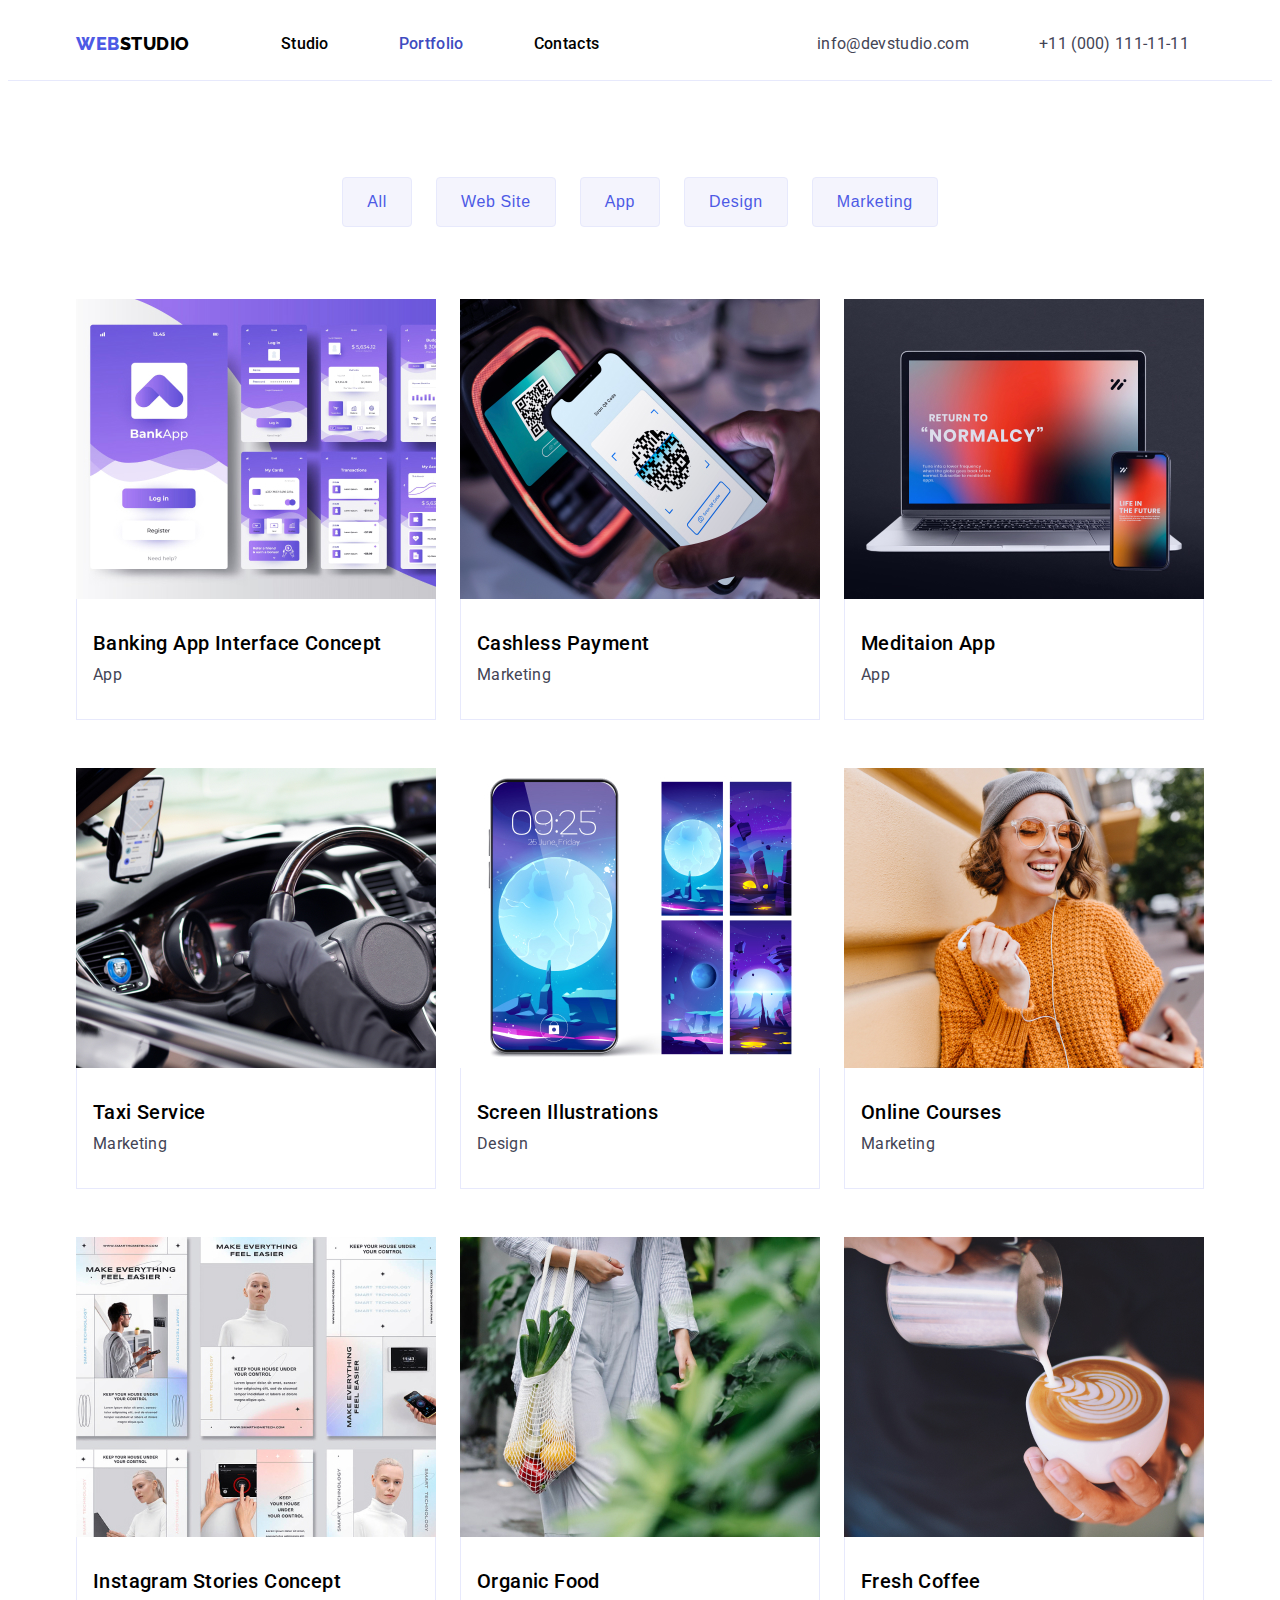
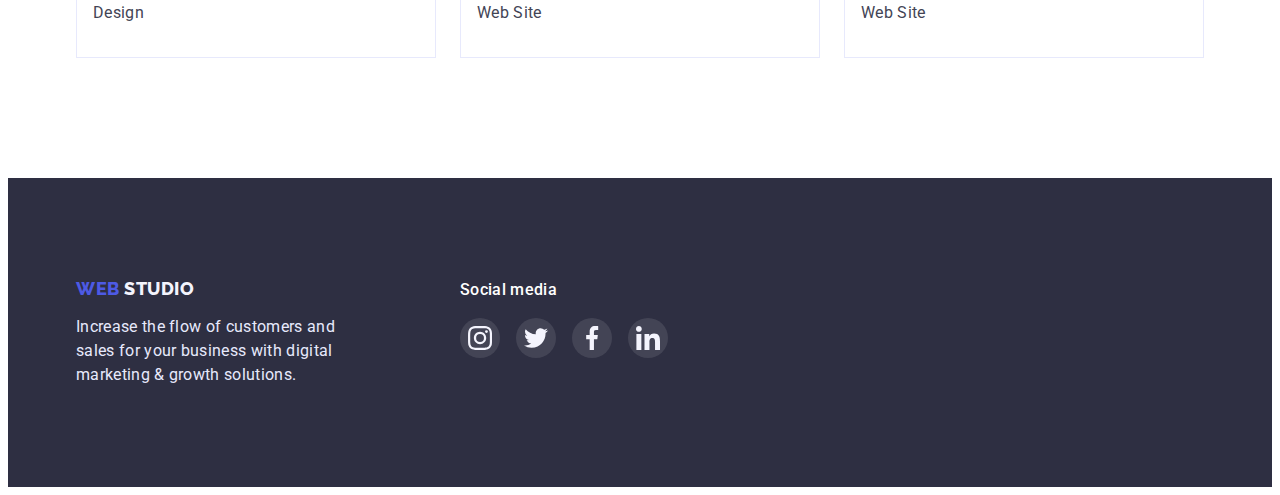
==== portfolio.html @ 74ef8266 "Initial commit" ====
<!DOCTYPE html>
<html lang="en">
  <head>
    <meta charset="UTF-8" />
    <meta http-equiv="X-UA-Compatible" content="IE=edge" />
    <meta name="viewport" content="width=device-width, initial-scale=1.0" />

    <link rel="preconnect" href="https://fonts.googleapis.com" />
    <link rel="preconnect" href="https://fonts.gstatic.com" crossorigin />
    <link
      href="https://fonts.googleapis.com/css2?family=Raleway:wght@800&family=Roboto:wght@400;500;700;900&display=swap"
      rel="stylesheet"
    />

    <link
      rel="stylesheet"
      href="https://cdnjs.cloudflare.com/ajax/libs/modern-normalize/1.1.0/modern-normalize.min.css"
      integrity="sha512-wpPYUAdjBVSE4KJnH1VR1HeZfpl1ub8YT/NKx4PuQ5NmX2tKuGu6U/JRp5y+Y8XG2tV+wKQpNHVUX03MfMFn9Q=="
      crossorigin="anonymous"
      referrerpolicy="no-referrer"
    />

    <link rel="stylesheet" href="css/style.css" />

    <title>Portfolio</title>
  </head>
  <body>
    <header class="header">
      <div class="conteiner header-conteiner">
        <nav class="header-navig">
          <!--logo-->
          <a class="header-logo link" href="./index.html">
            <span class="logo-web">Web</span>Studio</a
          >
          <!--navigazia-->
          <ul class="header-list list">
            <li class="header-item">
              <a class="header-link link" href="./index.html">Studio</a>
            </li>
            <li class="header-item">
              <a class="header-link link current" href="./portfolio.html"
                >Portfolio</a
              >
            </li>
            <li class="header-item">
              <a class="header-link link" href="">Contacts</a>
            </li>
          </ul>
        </nav>
        <!--Contacts-->
        <address class="addres">
          <ul class="addres-list list">
            <li class="addres-item">
              <a class="addres-email link" href="mailto:info@devstudio.com"
                >info@devstudio.com</a
              >
            </li>
            <li class="addres-item">
              <a class="addres-number link" href="tel:+110001111111"
                >+11 (000) 111-11-11</a
              >
            </li>
          </ul>
        </address>
      </div>
    </header>

    <main>
      <!--filtri-->
      <section class="job-section">
        <div class="conteiner job-conteiner">
          <h1 class="visually-hidden">filtri skritij</h1>
          <ul class="job-list list">
            <li class="job-item">
              <button class="job-btn" type="button">All</button>
            </li>
            <li class="job-item">
              <button class="job-btn" type="button">Web Site</button>
            </li>
            <li class="job-item">
              <button class="job-btn" type="button">App</button>
            </li>
            <li class="job-item">
              <button class="job-btn" type="button">Design</button>
            </li>
            <li class="job-item">
              <button class="job-btn" type="button">Marketing</button>
            </li>
          </ul>
          <!--primeri rabot-->
          <ul class="portfolio-list list">
            <li class="portfolio-item">
              <div class="portfolio-box">
                <img
                  class="portfolio-pictures"
                  src="images/imgp1.jpg"
                  alt="foto"
                  width="360"
                />
                <div class="portfolio-pictures-title">
                  <h2 class="portfolio-title">Banking App Interface Concept</h2>
                  <p class="portfolio-text">App</p>
                </div>
              </div>
            </li>
            <li class="portfolio-item">
              <div class="portfolio-box">
                <img
                  class="portfolio-pictures"
                  src="images/imgp2.jpg"
                  alt="foto"
                  width="360"
                />
                <div class="portfolio-pictures-title">
                  <h2 class="portfolio-title">Cashless Payment</h2>
                  <p class="portfolio-text">Marketing</p>
                </div>
              </div>
            </li>
            <li class="portfolio-item">
              <div class="portfolio-box">
                <img
                  class="portfolio-pictures"
                  src="images/imgp3.jpg"
                  alt="foto"
                  width="360"
                />
                <div class="portfolio-pictures-title">
                  <h2 class="portfolio-title">Meditaion App</h2>
                  <p class="portfolio-text">App</p>
                </div>
              </div>
            </li>
            <li class="portfolio-item">
              <div class="portfolio-box">
                <img
                  class="portfolio-pictures"
                  src="images/imgp4.jpg"
                  alt="foto"
                  width="360"
                />
                <div class="portfolio-pictures-title">
                  <h2 class="portfolio-title">Taxi Service</h2>
                  <p class="portfolio-text">Marketing</p>
                </div>
              </div>
            </li>
            <li class="portfolio-item">
              <div class="portfolio-box">
                <img
                  class="portfolio-pictures"
                  src="images/imgp5.jpg"
                  alt="foto"
                  width="360"
                />
                <div class="portfolio-pictures-title">
                  <h2 class="portfolio-title">Screen Illustrations</h2>
                  <p class="portfolio-text">Design</p>
                </div>
              </div>
            </li>
            <li class="portfolio-item">
              <div class="portfolio-box">
                <img
                  class="portfolio-pictures"
                  src="images/imgp6.jpg"
                  alt="foto"
                  width="360"
                />
                <div class="portfolio-pictures-title">
                  <h2 class="portfolio-title">Online Courses</h2>
                  <p class="portfolio-text">Marketing</p>
                </div>
              </div>
            </li>
            <li class="portfolio-item">
              <div class="portfolio-box">
                <img
                  class="portfolio-pictures"
                  src="images/imgp7.jpg"
                  alt="foto"
                  width="360"
                />
                <div class="portfolio-pictures-title">
                  <h2 class="portfolio-title">Instagram Stories Concept</h2>
                  <p class="portfolio-text">Design</p>
                </div>
              </div>
            </li>
            <li class="portfolio-item">
              <div class="portfolio-box">
                <img
                  class="portfolio-pictures"
                  src="images/imgp8.jpg"
                  alt="foto"
                  width="360"
                />
                <div class="portfolio-pictures-title">
                  <h2 class="portfolio-title">Organic Food</h2>
                  <p class="portfolio-text">Web Site</p>
                </div>
              </div>
            </li>
            <li class="portfolio-item">
              <div class="portfolio-box">
                <img
                  class="portfolio-pictures"
                  src="images/imgp9.jpg"
                  alt="foto"
                  width="360"
                />
                <div class="portfolio-pictures-title">
                  <h2 class="portfolio-title">Fresh Coffee</h2>
                  <p class="portfolio-text">Web Site</p>
                </div>
              </div>
            </li>
          </ul>
        </div>
      </section>
    </main>
    <!--footer-->
    <footer class="foter">
      <div class="conteiner foter-conteiner">
        <div class="foter-box">
          <a class="foter-logo link" href="./index.html">
            <span class="logo-web-foter">Web</span> Studio</a
          >
          <p class="foter-text">
            Increase the flow of customers and sales for your business with
            digital marketing & growth solutions.
          </p>
        </div>
        <div>
          <p class="foter-soc-text">Social media</p>
          <ul class="foter-soc-list list">
            <li class="foter-soc-item">
              <a class="foter-soc-link link" href>
                <svg class="foter-soc-icon" width="24" height="24">
                  <use href="./images/symbol-defs.svg#icon-instagram-2-1"></use>
                </svg>
              </a>
            </li>
            <li class="foter-soc-item">
              <a class="foter-soc-link link" href>
                <svg class="foter-soc-icon" width="24" height="24">
                  <use href="./images/symbol-defs.svg#icon-twitter-1-1"></use>
                </svg>
              </a>
            </li>
            <li class="foter-soc-item">
              <a class="foter-soc-link link" href>
                <svg class="foter-soc-icon" width="24" height="24">
                  <use href="./images/symbol-defs.svg#icon-facebook-1-1"></use>
                </svg>
              </a>
            </li>
            <li class="foter-soc-item">
              <a class="foter-soc-link link" href>
                <svg class="foter-soc-icon" width="24" height="24">
                  <use href="./images/symbol-defs.svg#icon-linkedin-1-1"></use>
                </svg>
              </a>
            </li>
          </ul>
        </div>
      </div>
    </footer>
  </body>
</html>
---- css/style.css ----
body {
  font-family: "Roboto", sans-serif;
  background-color: #ffffff;
}
ul {
  margin: 0;
  padding-left: 0;
}
img {
  display: block;
  width: 100%;
  height: auto;
  
}
*,
::after,
::before {
    box-sizing: border-box;
}
p,
h1,
h2,
h3,
h4,
h5,
h6 {
  margin: 0;
}
.root {
  --navy-blue: #2e2f42;
  --color-iris: #4D5AE5;
}
.link {
  text-decoration: none;
}
.list {
  list-style: none;
  padding: 0;
}

.conteiner {
  width: 100%;
  max-width: 1158px;
  padding: 0 15px;
  margin: 0 auto;
  /* outline: 1px solid red; */
}



.header {
  border-bottom: 1px solid #e7e9fc;
  background: #ffffff;
}

.header-conteiner {
  display: flex;
  text-align: center;

}

.header-navig {
  display: flex;
  align-items: center;
}

.header-logo {
  display: block;
  padding: 24px 0;
  margin-right: 76px;
  font-family: "Raleway", sans-serif;
  font-weight: 800;
  font-size: 18px;
  line-height: 1.33;
  align-items: center;
  letter-spacing: 0.03em;
  text-transform: uppercase;
  color: var(--navy-blue);
}
.logo-web {
  font-family: "Raleway", sans-serif;
  font-weight: 800;
  font-size: 18px;
  line-height: 1.33;
  letter-spacing: 0.03em;
  color: #4d5ae5;
}
.header-list {
  display: flex;
}
.header-link:hover,
.header-link:focus,
.header-link.current {
  color: #404bbf;
}
.header-link {
  padding: 15px 15px;
  font-weight: 500;
  font-size: 16px;
  line-height: 1.5;
  letter-spacing: 0.02em;
  color: var(--navy-blue);
}
.addres {
  display: flex;
  margin-left: auto;
}

.addres-email:hover,
.addres-email:focus,
.addres-email.current {
  color: #404bbf;
}
.addres-email,
.addres-number {
  padding: 15px 15px;
  font-style: normal;
  font-size: 16px;
  line-height: 1.5;
  letter-spacing: 0.02em;
  color: #434455;
}
.addres-number:hover,
.addres-number:focus,
.addres-number.current {
  color: #404bbf;
}
.addres-list {
  align-items: center;
  display: flex;
}
.addres-list,
.header-list {
  display: flex;
  gap: 40px;
}

.hero-section {
  background-image: linear-gradient(
    rgba(46, 47, 66, 0.7),
    rgba(17, 18, 46, 0.7) 100%
  ),
  url(../images/heroimage.jpg);
background-repeat: no-repeat;
background-position: center;
background-size: cover;
  padding-top: 188px;
  padding-bottom: 188px;
  background-color: #2e2f42;;
}
.hero-container {
  display: flex;
  flex-direction: column;
  align-items: center;
  padding: 188px 317px;
}
.hero-title {
  max-width: 496px;
  margin-right: auto;
  margin-left: auto;
  margin-bottom: 48px;
  font-size: 56px;
  line-height: 1.07;
  letter-spacing: 0.02em;
  text-align: center;
  color: #ffffff;
}
.hero-btn:hover,
.header-btn:focus,
.header-btn.current {
  background: #404bbf;
}
.hero-btn {
  padding: 16px 32px;
  display: block;
  margin: 0 auto;
  font-weight: 500;
  font-size: 16px;
  line-height: 1.5;
  align-items: center;
  letter-spacing: 0.04em;
  box-shadow: 0px 4px 4px rgb(0 0 0 / 15%);
  border-radius: 4px;
  border-style: none;
  color: #ffffff;
  background: #4d5ae5;
  cursor: pointer;
}
.about-section {
  padding-top: 120px;
  padding-bottom: 120px;
}
.visually-hidden {
  position: absolute;
  white-space: nowrap;
  width: 1px;
  height: 1px;
  overflow: hidden;
  border: 0;
  padding: 0;
  clip: rect(0 0 0 0);
  clip-path: inset(50%);
  margin: -1px;
}
.about-list {
  display: flex;
  gap: 24px;
}
.about-soc {
  background: #F4F4FD;;
  border-radius: 4px;
  display: flex;
  align-items: center;
  justify-content: center;
  margin-bottom: 8px;
  padding: 24px 0;
}
.about-icon {
  background-position: center;
  background-repeat: no-repeat;
  border-left: 100px;
  border-top: 24px;
}
.about-subtitle {
    margin-bottom: 8px;
    width: 264px;
  font-weight: 500;
  line-height: 1.2;
  letter-spacing: 0.02em;
  color: var(--navy-blue);
}
.about-text {
  font-size: 16px;
  line-height: 1.5;
  letter-spacing: 0.02em;
  width: 264px;
  color: #434455;
}

.personal-section {
  padding-top: 120px;
  padding-bottom: 120px;
  background: #f4f4fd;
}
.personal-title {
    font-size: 36px;
    line-height: 1.11;
    letter-spacing: 0.02em;
    text-align: center;
    margin-bottom: 72px;
    text-transform: capitalize;
    color: var(--navy-blue);
  
}
.personal-list {
  justify-content: center;
  display: flex;
  gap: 24px;
}
.personal-pictures-subtitle {
  background: #ffffff;
  box-shadow: 0px 1px 6px rgba(46, 47, 66, 0.08), 0px 1px 1px rgba(46, 47, 66, 0.16), 0px 2px 1px rgba(46, 47, 66, 0.08);
border-radius: 0px 0px 4px 4px;

  
  

 
}
.personal-subtitle {
  margin-bottom: 8px;
  padding-top: 32px;
  text-align: center;
  font-weight: 500;
  font-size: 20px;
  line-height: 1.2;
  letter-spacing: 0.02em;
  color: var(--navy-blue);
}
.personal-text {
  padding-bottom: 8px;
  text-align: center;
 
  font-size: 16px;
  line-height: 1.5;
  letter-spacing: 0.02em;
  color: #434455;
}
.personal-soc-list {
padding-bottom: 32px;
display: flex;
flex-direction: row;
justify-content: center;
align-items: center;
gap: 24px; 
}

.personal-soc-item {
  width: 40px;
  height: 40px;
  border-radius: 50%;
  background-color: #4D5AE5;;
}
.personal-soc-link {
  
  width: 100%;
  height: 100%;
  display: flex;
  align-items: center;
  justify-content: center;
}
.personal-soc-link:hover,
.personal-soc-link:focus{
  border-radius: 50%;
  background-color: #404BBF;
}
.personal-soc-icon {
  fill: #F4F4FD;
}
.customer {
  padding-top: 130px;
  padding-bottom: 120px;
}
.conteiner {
}
.customer-title {
  margin-bottom: 72px;
    font-weight: 700;
    font-size: 36px;
    line-height: 1.11;
    text-align: center;
    letter-spacing: 0.02em;
    color: #2E2F42;
}
.customer-list {
  display: flex;
  justify-content: space-between;
  align-items: center;
  gap: 24px;
}
.customer-item {
  width: 168px;
  height: 88px;
  display: flex;
  border: 1px solid #8E8F99;
  border-radius: 4px;
}
.customer-link {
  display: flex;
    justify-content: center;
    align-items: center;
    width: 100%;
    height: 100%;
    color: #8E8F99;
    border-color: 1px solid #8E8F99;
   
   
}
.customer-icon{
  fill: currentColor;
}

.customer-item:hover,
.customer-item:focus {
    fill: #404BBF;;
    border-color: #404BBF;;
}

.customer-link:hover .customer-icon,
.customer-link:focus .customer-icon {
    fill: #404BBF;;
}

.foter {
  padding-top: 100px;
  padding-bottom: 100px;
  background: #2e2f42;
}

.foter-conteiner {
  display: flex;

    
}
.foter-box {
  margin-right: 120px;
  
}



.foter-logo {
 
  
  font-family: "Raleway", sans-serif;
  font-style: normal;
  font-weight: 800;
  font-size: 18px;
  line-height: 1.17;
  align-items: center;
  letter-spacing: 0.03em;
  text-transform: uppercase;
  color: #f4f4fd;
}
.foter-text {
margin-top: 16px;
  width: 264px;
  font-size: 16px;
  line-height: 1.5;
  letter-spacing: 0.02em;
  color: #e7e9fc;
}
.foter-soc {
  display: flex;
  align-items: center;
  
  }
.foter-soc-list {
  flex-direction: row;
  align-items: flex-start;
  display: flex;        
  gap: 16px;
}
.list {
}
.foter-soc-text {
  margin-bottom: 16px;
  font-family: 'Roboto';
  font-weight: 500;
  font-size: 16px;
  line-height: 1.5;
  letter-spacing: 0.02em;
color: #FFFFFF;
}
.foter-soc-item {
  width: 40px;
  height: 40px;
  
}
.foter-soc-link {
  width: 100%;
  height: 100%;
  justify-content: center;
  align-items: center;
  border-radius: 50%;
  display: flex;
 
  background: rgba(255, 255, 255, 0.1);
}
.foter-soc-link:hover,
.foter-soc-link:focus{
    border-radius: 50%;
    background-color: #31D0AA;
}
.foter-soc-icon {
  fill: #F4F4FD;
}

.link {
}
.job-btn:hover,
.job-btn:focus,
.job-btn.current {
  background: #404bbf;
  color: #ffffff;
  box-shadow: 0px 3px 1px rgba(0, 0, 0, 0.1), 0px 2px 1px rgba(0, 0, 0, 0.08),
    0px 2px 2px rgba(0, 0, 0, 0.12);
}
.job-section {
  padding-TOP:96px;
  padding-bottom: 120px;
}

.job-list {
  background-color: #ffffff;
  margin-bottom: 72px;
  display: flex;
  justify-content: center;
  gap: 24px;
}
.job-btn {
  border: 1px solid #e7e9fc;
  padding: 12px 24px;
  border-radius: 4px;
  font-weight: 500;
  font-size: 16px;
  line-height: 1.5;
  letter-spacing: 0.04em;
  background: #f4f4fd;
  color: #4d5ae5;
  cursor: pointer;
}
.work-section { 
  padding-bottom: 120px;
  padding-top: 120px;
}
.work-title {
    font-size: 36px;
    line-height: 1.11;
    letter-spacing: 0.02em;
    text-align: center;
    margin-bottom: 72px;
    text-transform: capitalize;
    color: var(--navy-blue);
  }
  .work-list { 
    display: flex;
    gap: 24px;
    background: #ffffff;
  }
  .portfolio-title { 
    margin-bottom: 8px;
    font-size: 20px;
    font-weight: 500;
    line-height: 1.2;
    letter-spacing: 0.02em;
    color: var(--navy-blue);
  }
  .portfolio-text {

  
    font-size: 16px;
    line-height: 1.5;
    letter-spacing: 0.02em;
    color: #434455;
  }
  .work-text {
    padding-left: 16px;
    padding-bottom: 32px;
  
    font-size: 16px;
    line-height: 1.5;
    letter-spacing: 0.02em;
    color: #434455;
  }
  .portfolio-list { 
    display: flex;
    background: #ffffff;
    gap: 24px;
    flex-wrap: wrap;
    row-gap: 48px;
   
  }
  .portfolio-item { 
    flex-basis: calc((100% - 48px) / 3);
    background: #ffffff;
  }
  .portfolio-box {
    display: block;
    cursor: pointer;
  }
  .portfolio-box:hover,
  .portfolio-box:focus
{
    background: linear-gradient(0deg, rgba(77, 90, 229, 0.1), rgba(77, 90, 229, 0.1));
    background-blend-mode: soft-light, normal;
    mix-blend-mode: normal;
}
.portfolio-pictures-title { 
  box-sizing: border-box;
  padding: 32px 0 32px 16px;
  border-left: 1px solid#e7e9fc;
  border-right: 1px solid #e7e9fc;
  border-bottom: 1px solid #e7e9fc;
}

.work-text {
  padding-left: 16px;
  padding-bottom: 32px;

  font-size: 16px;
  line-height: 1.5;
  letter-spacing: 0.02em;
  color: #434455;
}
.logo-web-foter {
  line-height: 1.17;
  color: #4d5ae5;
}
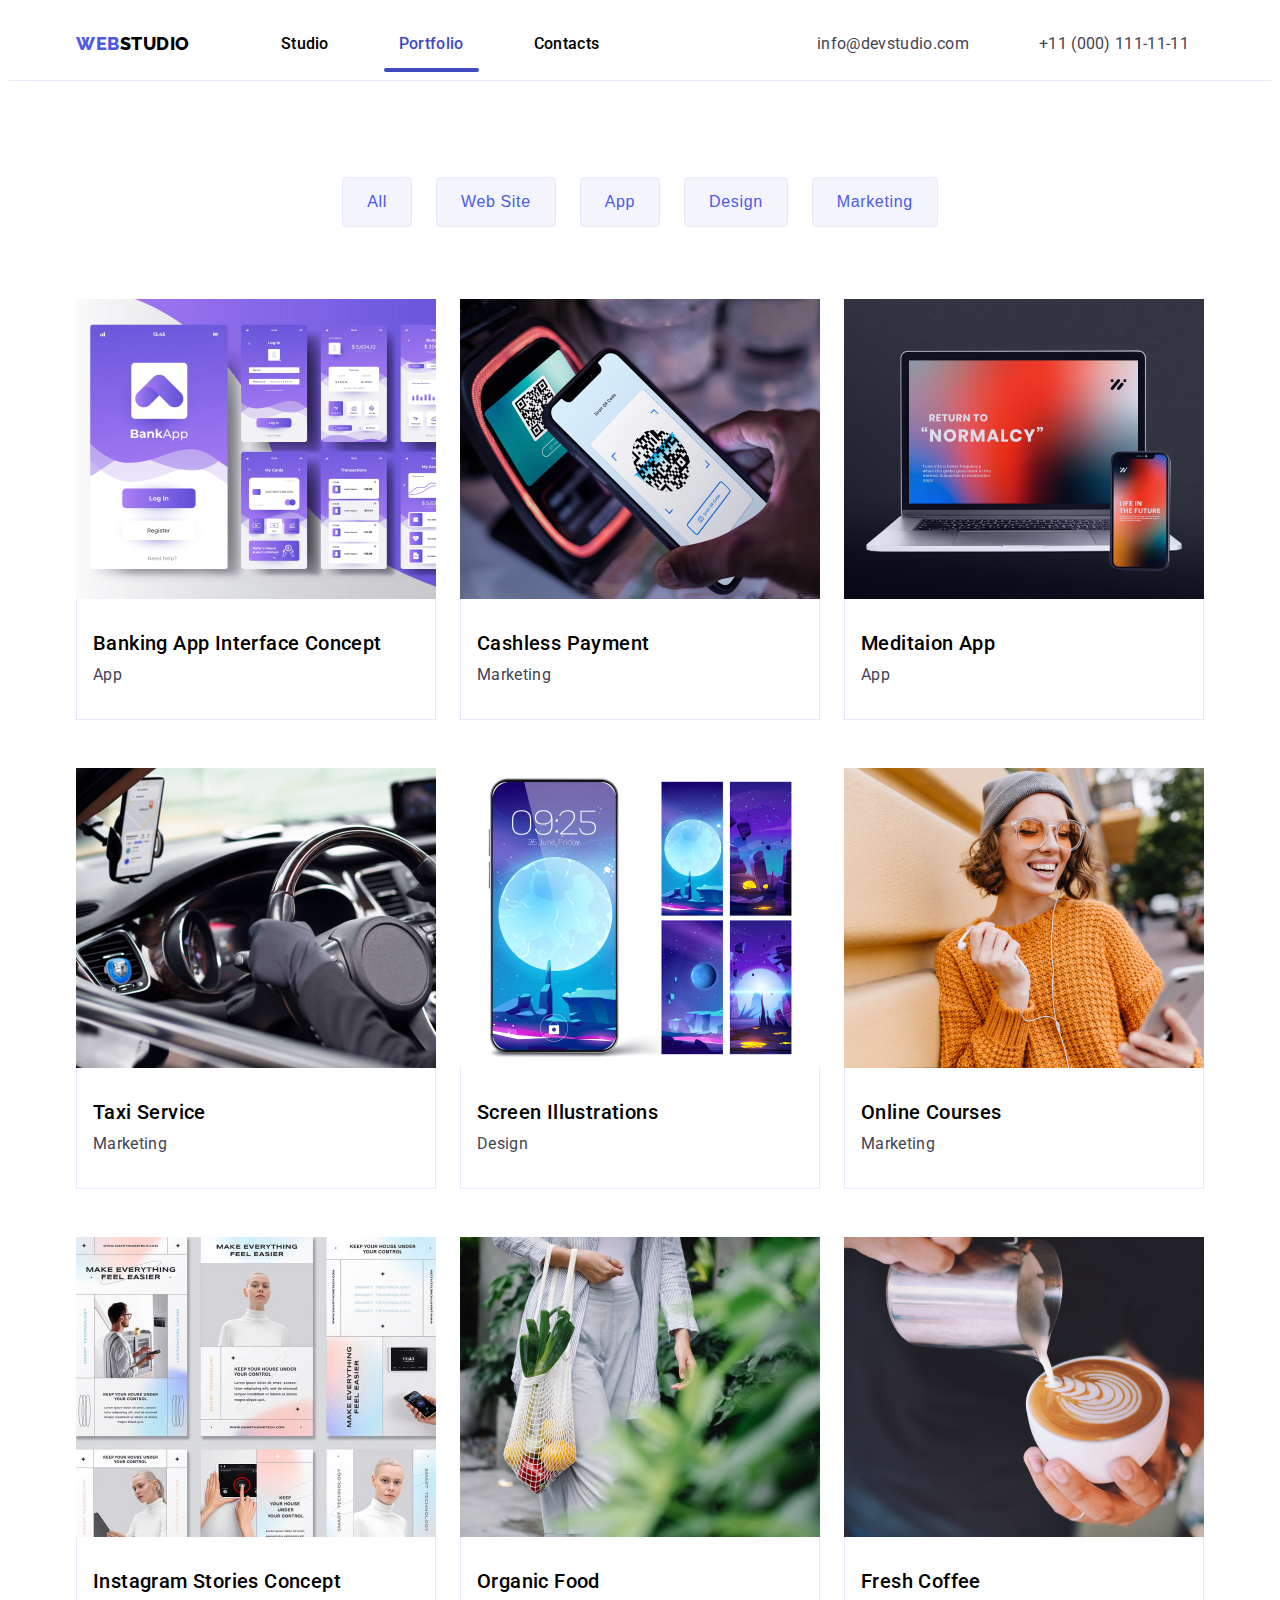
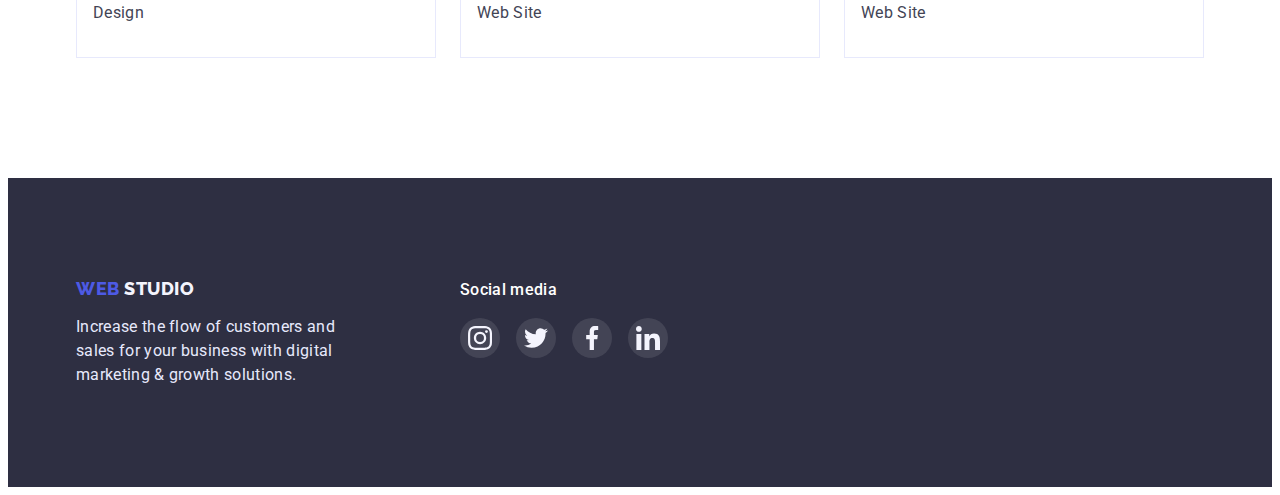
==== commit 9d25e6df: "Update portfolio.html" ====
--- a/portfolio.html
+++ b/portfolio.html
@@ -91,128 +91,192 @@
           <ul class="portfolio-list list">
             <li class="portfolio-item">
               <div class="portfolio-box">
+                <div class="portfolio-hid">
+                  <p>
+                    14 Stylish and User-Friendly App Design Concepts · Task
+                    Manager App · Calorie Tracker App · Exotic Fruit Ecommerce
+                    App · Cloud Storage App
+                  </p>
+                </div>
                 <img
                   class="portfolio-pictures"
                   src="images/imgp1.jpg"
                   alt="foto"
                   width="360"
                 />
-                <div class="portfolio-pictures-title">
-                  <h2 class="portfolio-title">Banking App Interface Concept</h2>
-                  <p class="portfolio-text">App</p>
-                </div>
-              </div>
-            </li>
-            <li class="portfolio-item">
-              <div class="portfolio-box">
+              </div>
+
+              <div class="portfolio-pictures-title">
+                <h2 class="portfolio-title">Banking App Interface Concept</h2>
+                <p class="portfolio-text">App</p>
+              </div>
+            </li>
+            <li class="portfolio-item">
+              <div class="portfolio-box">
+                <div class="portfolio-hid">
+                  <p>
+                    14 Stylish and User-Friendly App Design Concepts · Task
+                    Manager App · Calorie Tracker App · Exotic Fruit Ecommerce
+                    App · Cloud Storage App
+                  </p>
+                </div>
                 <img
                   class="portfolio-pictures"
                   src="images/imgp2.jpg"
                   alt="foto"
                   width="360"
                 />
-                <div class="portfolio-pictures-title">
-                  <h2 class="portfolio-title">Cashless Payment</h2>
-                  <p class="portfolio-text">Marketing</p>
-                </div>
-              </div>
-            </li>
-            <li class="portfolio-item">
-              <div class="portfolio-box">
+              </div>
+              <div class="portfolio-pictures-title">
+                <h2 class="portfolio-title">Cashless Payment</h2>
+                <p class="portfolio-text">Marketing</p>
+              </div>
+            </li>
+            <li class="portfolio-item">
+              <div class="portfolio-box">
+                <div class="portfolio-hid">
+                  <p>
+                    14 Stylish and User-Friendly App Design Concepts · Task
+                    Manager App · Calorie Tracker App · Exotic Fruit Ecommerce
+                    App · Cloud Storage App
+                  </p>
+                </div>
                 <img
                   class="portfolio-pictures"
                   src="images/imgp3.jpg"
                   alt="foto"
                   width="360"
                 />
-                <div class="portfolio-pictures-title">
-                  <h2 class="portfolio-title">Meditaion App</h2>
-                  <p class="portfolio-text">App</p>
-                </div>
-              </div>
-            </li>
-            <li class="portfolio-item">
-              <div class="portfolio-box">
+              </div>
+              <div class="portfolio-pictures-title">
+                <h2 class="portfolio-title">Meditaion App</h2>
+                <p class="portfolio-text">App</p>
+              </div>
+            </li>
+            <li class="portfolio-item">
+              <div class="portfolio-box">
+                <div class="portfolio-hid">
+                  <p>
+                    14 Stylish and User-Friendly App Design Concepts · Task
+                    Manager App · Calorie Tracker App · Exotic Fruit Ecommerce
+                    App · Cloud Storage App
+                  </p>
+                </div>
                 <img
                   class="portfolio-pictures"
                   src="images/imgp4.jpg"
                   alt="foto"
                   width="360"
                 />
-                <div class="portfolio-pictures-title">
-                  <h2 class="portfolio-title">Taxi Service</h2>
-                  <p class="portfolio-text">Marketing</p>
-                </div>
-              </div>
-            </li>
-            <li class="portfolio-item">
-              <div class="portfolio-box">
+              </div>
+              <div class="portfolio-pictures-title">
+                <h2 class="portfolio-title">Taxi Service</h2>
+                <p class="portfolio-text">Marketing</p>
+              </div>
+            </li>
+            <li class="portfolio-item">
+              <div class="portfolio-box">
+                <div class="portfolio-hid">
+                  <p>
+                    14 Stylish and User-Friendly App Design Concepts · Task
+                    Manager App · Calorie Tracker App · Exotic Fruit Ecommerce
+                    App · Cloud Storage App
+                  </p>
+                </div>
                 <img
                   class="portfolio-pictures"
                   src="images/imgp5.jpg"
                   alt="foto"
                   width="360"
                 />
-                <div class="portfolio-pictures-title">
-                  <h2 class="portfolio-title">Screen Illustrations</h2>
-                  <p class="portfolio-text">Design</p>
-                </div>
-              </div>
-            </li>
-            <li class="portfolio-item">
-              <div class="portfolio-box">
+              </div>
+              <div class="portfolio-pictures-title">
+                <h2 class="portfolio-title">Screen Illustrations</h2>
+                <p class="portfolio-text">Design</p>
+              </div>
+            </li>
+            <li class="portfolio-item">
+              <div class="portfolio-box">
+                <div class="portfolio-hid">
+                  <p>
+                    14 Stylish and User-Friendly App Design Concepts · Task
+                    Manager App · Calorie Tracker App · Exotic Fruit Ecommerce
+                    App · Cloud Storage App
+                  </p>
+                </div>
                 <img
                   class="portfolio-pictures"
                   src="images/imgp6.jpg"
                   alt="foto"
                   width="360"
                 />
-                <div class="portfolio-pictures-title">
-                  <h2 class="portfolio-title">Online Courses</h2>
-                  <p class="portfolio-text">Marketing</p>
-                </div>
-              </div>
-            </li>
-            <li class="portfolio-item">
-              <div class="portfolio-box">
+              </div>
+              <div class="portfolio-pictures-title">
+                <h2 class="portfolio-title">Online Courses</h2>
+                <p class="portfolio-text">Marketing</p>
+              </div>
+            </li>
+            <li class="portfolio-item">
+              <div class="portfolio-box">
+                <div class="portfolio-hid">
+                  <p>
+                    14 Stylish and User-Friendly App Design Concepts · Task
+                    Manager App · Calorie Tracker App · Exotic Fruit Ecommerce
+                    App · Cloud Storage App
+                  </p>
+                </div>
                 <img
                   class="portfolio-pictures"
                   src="images/imgp7.jpg"
                   alt="foto"
                   width="360"
                 />
-                <div class="portfolio-pictures-title">
-                  <h2 class="portfolio-title">Instagram Stories Concept</h2>
-                  <p class="portfolio-text">Design</p>
-                </div>
-              </div>
-            </li>
-            <li class="portfolio-item">
-              <div class="portfolio-box">
+              </div>
+              <div class="portfolio-pictures-title">
+                <h2 class="portfolio-title">Instagram Stories Concept</h2>
+                <p class="portfolio-text">Design</p>
+              </div>
+            </li>
+            <li class="portfolio-item">
+              <div class="portfolio-box">
+                <div class="portfolio-hid">
+                  <p>
+                    14 Stylish and User-Friendly App Design Concepts · Task
+                    Manager App · Calorie Tracker App · Exotic Fruit Ecommerce
+                    App · Cloud Storage App
+                  </p>
+                </div>
                 <img
                   class="portfolio-pictures"
                   src="images/imgp8.jpg"
                   alt="foto"
                   width="360"
                 />
-                <div class="portfolio-pictures-title">
-                  <h2 class="portfolio-title">Organic Food</h2>
-                  <p class="portfolio-text">Web Site</p>
-                </div>
-              </div>
-            </li>
-            <li class="portfolio-item">
-              <div class="portfolio-box">
+              </div>
+              <div class="portfolio-pictures-title">
+                <h2 class="portfolio-title">Organic Food</h2>
+                <p class="portfolio-text">Web Site</p>
+              </div>
+            </li>
+            <li class="portfolio-item">
+              <div class="portfolio-box">
+                <div class="portfolio-hid">
+                  <p>
+                    14 Stylish and User-Friendly App Design Concepts · Task
+                    Manager App · Calorie Tracker App · Exotic Fruit Ecommerce
+                    App · Cloud Storage App
+                  </p>
+                </div>
                 <img
                   class="portfolio-pictures"
                   src="images/imgp9.jpg"
                   alt="foto"
                   width="360"
                 />
-                <div class="portfolio-pictures-title">
-                  <h2 class="portfolio-title">Fresh Coffee</h2>
-                  <p class="portfolio-text">Web Site</p>
-                </div>
+              </div>
+              <div class="portfolio-pictures-title">
+                <h2 class="portfolio-title">Fresh Coffee</h2>
+                <p class="portfolio-text">Web Site</p>
               </div>
             </li>
           </ul>
--- a/css/style.css
+++ b/css/style.css
@@ -10,12 +10,11 @@
   display: block;
   width: 100%;
   height: auto;
-  
 }
 *,
 ::after,
 ::before {
-    box-sizing: border-box;
+  box-sizing: border-box;
 }
 p,
 h1,
@@ -28,7 +27,7 @@
 }
 .root {
   --navy-blue: #2e2f42;
-  --color-iris: #4D5AE5;
+  --color-iris: #4d5ae5;
 }
 .link {
   text-decoration: none;
@@ -46,8 +45,6 @@
   /* outline: 1px solid red; */
 }
 
-
-
 .header {
   border-bottom: 1px solid #e7e9fc;
   background: #ffffff;
@@ -56,7 +53,6 @@
 .header-conteiner {
   display: flex;
   text-align: center;
-
 }
 
 .header-navig {
@@ -94,12 +90,26 @@
   color: #404bbf;
 }
 .header-link {
+  display: block;
+  position: relative;
   padding: 15px 15px;
   font-weight: 500;
   font-size: 16px;
   line-height: 1.5;
   letter-spacing: 0.02em;
   color: var(--navy-blue);
+}
+.header-link.current::after {
+  content: "";
+  position: absolute;
+  left: 0;
+  bottom: -1px;
+  display: block;
+  width: 100%;
+  height: 4px;
+  background-color: #404bbf;
+  border-radius: 2px;
+  pointer-events: none;
 }
 .addres {
   display: flex;
@@ -137,16 +147,16 @@
 
 .hero-section {
   background-image: linear-gradient(
-    rgba(46, 47, 66, 0.7),
-    rgba(17, 18, 46, 0.7) 100%
-  ),
-  url(../images/heroimage.jpg);
-background-repeat: no-repeat;
-background-position: center;
-background-size: cover;
+      rgba(46, 47, 66, 0.7),
+      rgba(17, 18, 46, 0.7) 100%
+    ),
+    url(../images/heroimage.jpg);
+  background-repeat: no-repeat;
+  background-position: center;
+  background-size: cover;
   padding-top: 188px;
   padding-bottom: 188px;
-  background-color: #2e2f42;;
+  background-color: #2e2f42;
 }
 .hero-container {
   display: flex;
@@ -207,7 +217,7 @@
   gap: 24px;
 }
 .about-soc {
-  background: #F4F4FD;;
+  background: #f4f4fd;
   border-radius: 4px;
   display: flex;
   align-items: center;
@@ -222,8 +232,8 @@
   border-top: 24px;
 }
 .about-subtitle {
-    margin-bottom: 8px;
-    width: 264px;
+  margin-bottom: 8px;
+  width: 264px;
   font-weight: 500;
   line-height: 1.2;
   letter-spacing: 0.02em;
@@ -243,14 +253,13 @@
   background: #f4f4fd;
 }
 .personal-title {
-    font-size: 36px;
-    line-height: 1.11;
-    letter-spacing: 0.02em;
-    text-align: center;
-    margin-bottom: 72px;
-    text-transform: capitalize;
-    color: var(--navy-blue);
-  
+  font-size: 36px;
+  line-height: 1.11;
+  letter-spacing: 0.02em;
+  text-align: center;
+  margin-bottom: 72px;
+  text-transform: capitalize;
+  color: var(--navy-blue);
 }
 .personal-list {
   justify-content: center;
@@ -259,13 +268,9 @@
 }
 .personal-pictures-subtitle {
   background: #ffffff;
-  box-shadow: 0px 1px 6px rgba(46, 47, 66, 0.08), 0px 1px 1px rgba(46, 47, 66, 0.16), 0px 2px 1px rgba(46, 47, 66, 0.08);
-border-radius: 0px 0px 4px 4px;
-
-  
-  
-
- 
+  box-shadow: 0px 1px 6px rgba(46, 47, 66, 0.08),
+    0px 1px 1px rgba(46, 47, 66, 0.16), 0px 2px 1px rgba(46, 47, 66, 0.08);
+  border-radius: 0px 0px 4px 4px;
 }
 .personal-subtitle {
   margin-bottom: 8px;
@@ -280,29 +285,28 @@
 .personal-text {
   padding-bottom: 8px;
   text-align: center;
- 
+
   font-size: 16px;
   line-height: 1.5;
   letter-spacing: 0.02em;
   color: #434455;
 }
 .personal-soc-list {
-padding-bottom: 32px;
-display: flex;
-flex-direction: row;
-justify-content: center;
-align-items: center;
-gap: 24px; 
+  padding-bottom: 32px;
+  display: flex;
+  flex-direction: row;
+  justify-content: center;
+  align-items: center;
+  gap: 24px;
 }
 
 .personal-soc-item {
   width: 40px;
   height: 40px;
   border-radius: 50%;
-  background-color: #4D5AE5;;
+  background-color: #4d5ae5;
 }
 .personal-soc-link {
-  
   width: 100%;
   height: 100%;
   display: flex;
@@ -310,12 +314,12 @@
   justify-content: center;
 }
 .personal-soc-link:hover,
-.personal-soc-link:focus{
+.personal-soc-link:focus {
   border-radius: 50%;
-  background-color: #404BBF;
+  background-color: #404bbf;
 }
 .personal-soc-icon {
-  fill: #F4F4FD;
+  fill: #f4f4fd;
 }
 .customer {
   padding-top: 130px;
@@ -325,12 +329,12 @@
 }
 .customer-title {
   margin-bottom: 72px;
-    font-weight: 700;
-    font-size: 36px;
-    line-height: 1.11;
-    text-align: center;
-    letter-spacing: 0.02em;
-    color: #2E2F42;
+  font-weight: 700;
+  font-size: 36px;
+  line-height: 1.11;
+  text-align: center;
+  letter-spacing: 0.02em;
+  color: #2e2f42;
 }
 .customer-list {
   display: flex;
@@ -342,33 +346,31 @@
   width: 168px;
   height: 88px;
   display: flex;
-  border: 1px solid #8E8F99;
+  border: 1px solid #8e8f99;
   border-radius: 4px;
 }
 .customer-link {
   display: flex;
-    justify-content: center;
-    align-items: center;
-    width: 100%;
-    height: 100%;
-    color: #8E8F99;
-    border-color: 1px solid #8E8F99;
-   
-   
-}
-.customer-icon{
+  justify-content: center;
+  align-items: center;
+  width: 100%;
+  height: 100%;
+  color: #8e8f99;
+  border-color: 1px solid #8e8f99;
+}
+.customer-icon {
   fill: currentColor;
 }
 
 .customer-item:hover,
 .customer-item:focus {
-    fill: #404BBF;;
-    border-color: #404BBF;;
+  fill: #404bbf;
+  border-color: #404bbf;
 }
 
 .customer-link:hover .customer-icon,
 .customer-link:focus .customer-icon {
-    fill: #404BBF;;
+  fill: #404bbf;
 }
 
 .foter {
@@ -379,19 +381,12 @@
 
 .foter-conteiner {
   display: flex;
-
-    
 }
 .foter-box {
   margin-right: 120px;
-  
-}
-
-
+}
 
 .foter-logo {
- 
-  
   font-family: "Raleway", sans-serif;
   font-style: normal;
   font-weight: 800;
@@ -403,7 +398,7 @@
   color: #f4f4fd;
 }
 .foter-text {
-margin-top: 16px;
+  margin-top: 16px;
   width: 264px;
   font-size: 16px;
   line-height: 1.5;
@@ -413,29 +408,27 @@
 .foter-soc {
   display: flex;
   align-items: center;
-  
-  }
+}
 .foter-soc-list {
   flex-direction: row;
   align-items: flex-start;
-  display: flex;        
+  display: flex;
   gap: 16px;
 }
 .list {
 }
 .foter-soc-text {
   margin-bottom: 16px;
-  font-family: 'Roboto';
+  font-family: "Roboto";
   font-weight: 500;
   font-size: 16px;
   line-height: 1.5;
   letter-spacing: 0.02em;
-color: #FFFFFF;
+  color: #ffffff;
 }
 .foter-soc-item {
   width: 40px;
   height: 40px;
-  
 }
 .foter-soc-link {
   width: 100%;
@@ -444,16 +437,16 @@
   align-items: center;
   border-radius: 50%;
   display: flex;
- 
+
   background: rgba(255, 255, 255, 0.1);
 }
 .foter-soc-link:hover,
-.foter-soc-link:focus{
-    border-radius: 50%;
-    background-color: #31D0AA;
+.foter-soc-link:focus {
+  border-radius: 50%;
+  background-color: #31d0aa;
 }
 .foter-soc-icon {
-  fill: #F4F4FD;
+  fill: #f4f4fd;
 }
 
 .link {
@@ -467,7 +460,7 @@
     0px 2px 2px rgba(0, 0, 0, 0.12);
 }
 .job-section {
-  padding-TOP:96px;
+  padding-top: 96px;
   padding-bottom: 120px;
 }
 
@@ -490,73 +483,105 @@
   color: #4d5ae5;
   cursor: pointer;
 }
-.work-section { 
+.work-section {
   padding-bottom: 120px;
-  padding-top: 120px;
+  padding-top: 0;
 }
 .work-title {
-    font-size: 36px;
-    line-height: 1.11;
-    letter-spacing: 0.02em;
-    text-align: center;
-    margin-bottom: 72px;
-    text-transform: capitalize;
-    color: var(--navy-blue);
-  }
-  .work-list { 
-    display: flex;
-    gap: 24px;
-    background: #ffffff;
-  }
-  .portfolio-title { 
-    margin-bottom: 8px;
-    font-size: 20px;
-    font-weight: 500;
-    line-height: 1.2;
-    letter-spacing: 0.02em;
-    color: var(--navy-blue);
-  }
-  .portfolio-text {
-
-  
-    font-size: 16px;
-    line-height: 1.5;
-    letter-spacing: 0.02em;
-    color: #434455;
-  }
-  .work-text {
-    padding-left: 16px;
-    padding-bottom: 32px;
-  
-    font-size: 16px;
-    line-height: 1.5;
-    letter-spacing: 0.02em;
-    color: #434455;
-  }
-  .portfolio-list { 
-    display: flex;
-    background: #ffffff;
-    gap: 24px;
-    flex-wrap: wrap;
-    row-gap: 48px;
-   
-  }
-  .portfolio-item { 
-    flex-basis: calc((100% - 48px) / 3);
-    background: #ffffff;
-  }
-  .portfolio-box {
-    display: block;
-    cursor: pointer;
-  }
-  .portfolio-box:hover,
+  font-size: 36px;
+  line-height: 1.11;
+  letter-spacing: 0.02em;
+  text-align: center;
+  margin-bottom: 72px;
+  text-transform: capitalize;
+  color: var(--navy-blue);
+}
+.work-list {
+  display: flex;
+  gap: 24px;
+  background: #ffffff;
+}
+.portfolio-title {
+  margin-bottom: 8px;
+  font-size: 20px;
+  font-weight: 500;
+  line-height: 1.2;
+  letter-spacing: 0.02em;
+  color: var(--navy-blue);
+}
+.portfolio-text {
+  font-size: 16px;
+  line-height: 1.5;
+  letter-spacing: 0.02em;
+  color: #434455;
+}
+.work-text {
+  padding-left: 16px;
+  padding-bottom: 32px;
+
+  font-size: 16px;
+  line-height: 1.5;
+  letter-spacing: 0.02em;
+  color: #434455;
+}
+.portfolio-list {
+  display: flex;
+  background: #ffffff;
+  gap: 24px;
+  flex-wrap: wrap;
+  row-gap: 48px;
+}
+.portfolio-item {
+  width: 360px;
+  cursor: pointer;
+  transform: box-shadow 250ms cubic-bezier(0.4, 0, 0.2, 1);
+}
+
+.portfolio-item:hover .portfolio-hid {
+  transform: translateX(0);
+}
+.portfolio-item:hover,
+.portfolio-item:focus {
+  box-shadow: 0px 3px 1px rgba(0, 0, 0, 0.1), 0px 2px 1px rgba(0, 0, 0, 0.08),
+    0px 2px 2px rgba(0, 0, 0, 0.12);
+}
+.portfolio-box {
+  position: relative;
+  overflow: hidden;
+}
+.portfolio-hid {
+  position: absolute;
+  content: "";
+  top: 0;
+  left: 0;
+  width: 100%;
+  height: 100%;
+  background: #4d5ae5;
+  transform: translateY(100%);
+  transition: transform 250ms cubic-bezier(0.4, 0, 0.2, 1);
+}
+.portfolio-pictures {
+}
+.portfolio-hid > p {
+  font-weight: 400;
+  font-size: 16px;
+  line-height: 1.5;
+  letter-spacing: 0.02em;
+  color: #f4f4fd;
+  margin-top: 24px;
+
+  margin-left: auto;
+  margin-right: auto;
+  width: 296px;
+}
+/* .portfolio-box:hover,
   .portfolio-box:focus
 {
     background: linear-gradient(0deg, rgba(77, 90, 229, 0.1), rgba(77, 90, 229, 0.1));
     background-blend-mode: soft-light, normal;
     mix-blend-mode: normal;
-}
-.portfolio-pictures-title { 
+} */
+.portfolio-pictures-title {
   box-sizing: border-box;
   padding: 32px 0 32px 16px;
   border-left: 1px solid#e7e9fc;
@@ -576,4 +601,61 @@
 .logo-web-foter {
   line-height: 1.17;
   color: #4d5ae5;
-}+}
+.backdrop {
+  position: fixed;
+  width: 100%;
+  height: 100%;
+  left: 0;
+  top: 0;
+  background-color: rgba(46, 47, 66, 0.4);
+  transition: vizibiliti 250ms cubic-bezier(0.4, 0, 0.2, 1);
+  opacity: 1;
+}
+.is-hidden {
+  visibility: hidden;
+  opacity: 0;
+  pointer-events: none;
+}
+.is-hidden .modal {
+  transform: translate(-50%, -50%) scale(0);
+}
+.modal {
+  position: absolute;
+  width: 408px;
+  height: 576px;
+  left: 50%;
+  top: 50%;
+  transform: translate(-50%, -50%);
+  opacity: 1;
+  background: #fcfcfc;
+  box-shadow: 0px 1px 1px rgb(0 0 0 / 14%), 0px 1px 3px rgb(0 0 0 / 12%),
+    0px 2px 1px rgb(0 0 0 / 20%);
+  border-radius: 4px;
+}
+.btn-close {
+  position: absolute;
+  display: flex;
+  align-items: center;
+  justify-content: center;
+  width: 24px;
+  height: 24px;
+  top: 24px;
+  left: 360px;
+  cursor: pointer;
+  padding: 0px;
+  background: rgb(231, 233, 252);
+  border-width: 1px;
+  border-style: solid;
+  border-color: rgba(0, 0, 0, 0.1);
+  border-image: initial;
+  border-radius: 50%;
+  transition: 250ms cubic-bezier(0.4, 0, 0.2, 1);
+}
+.btn-close-icon {
+}
+.btn-close:hover,
+.btn-close:focus {
+  background: #404BBF;
+  fill: #FFFFFF;
+}
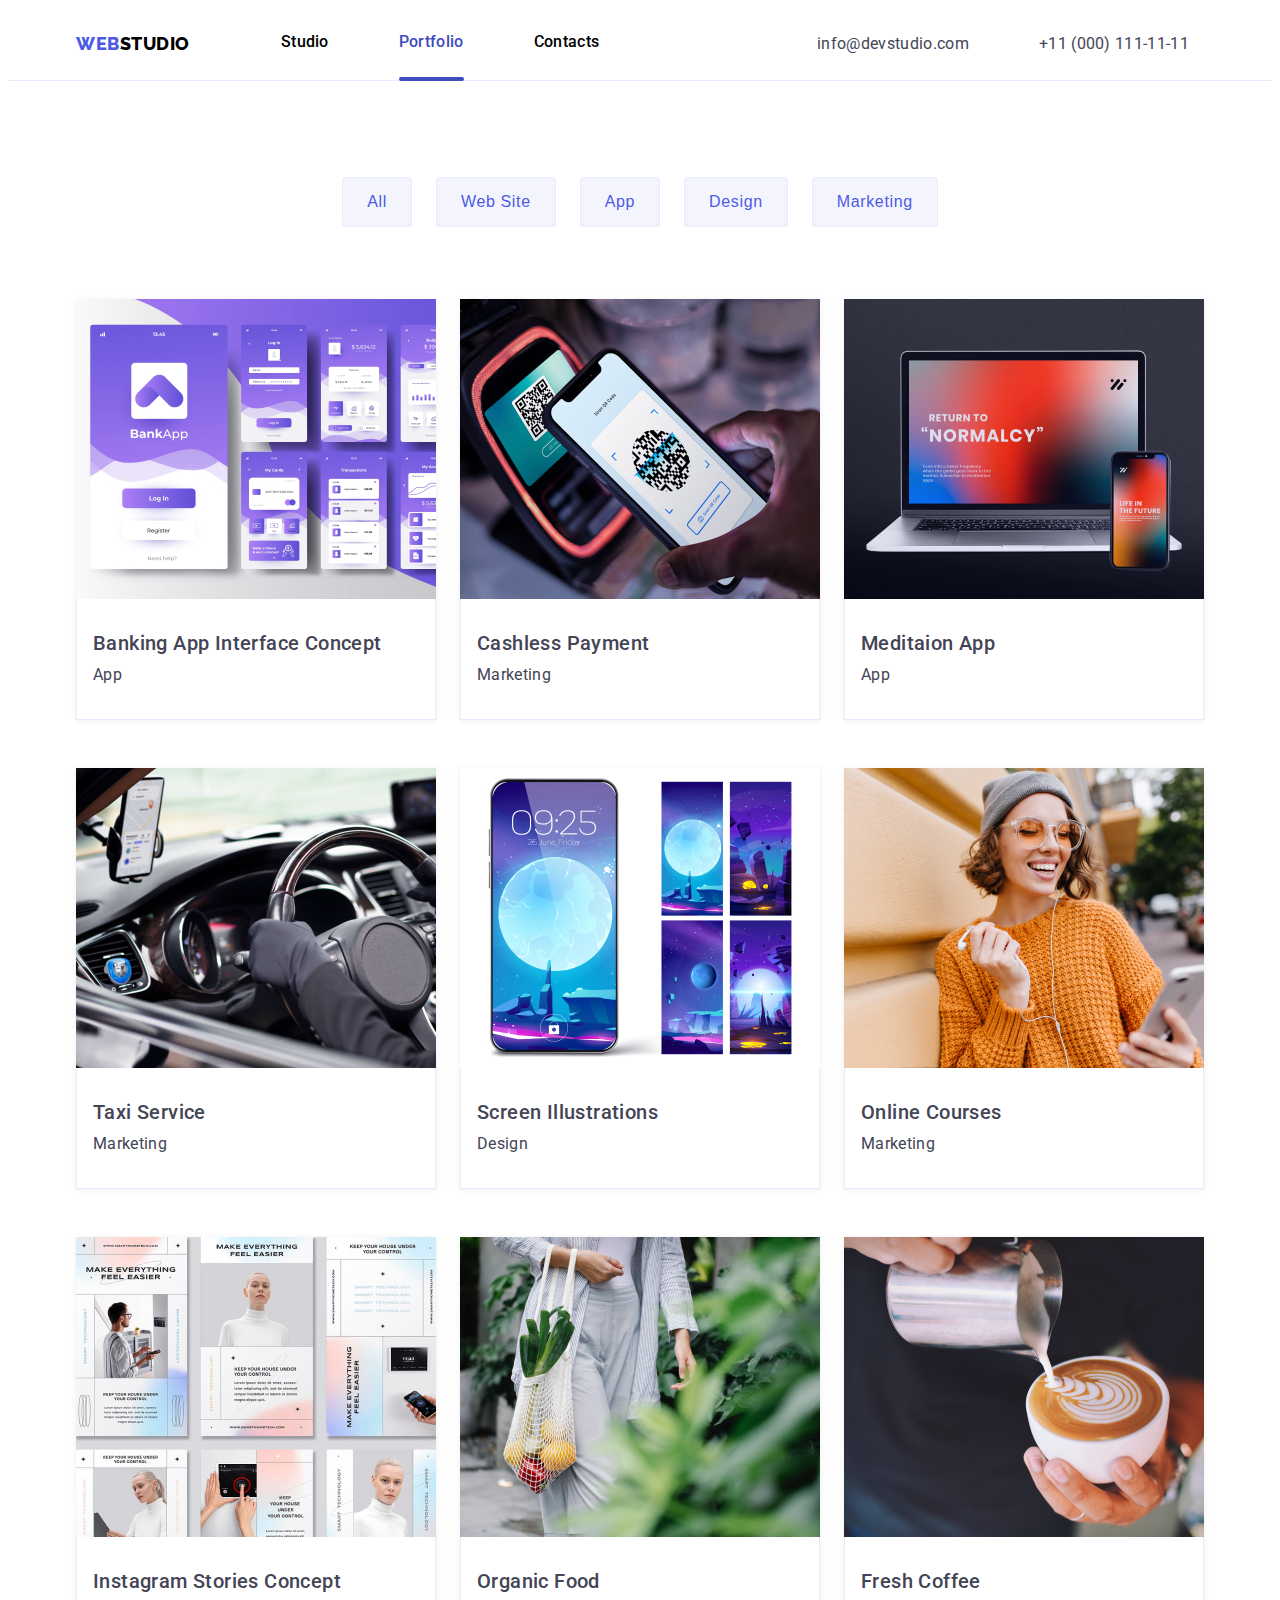
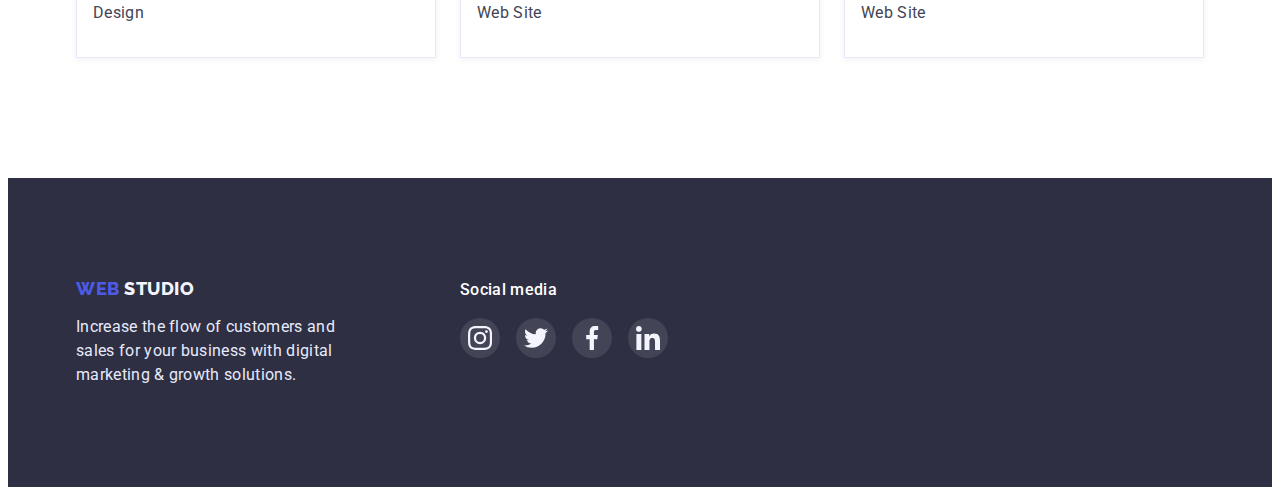
==== commit b9e6c9dd: "Update portfolio.html" ====
--- a/portfolio.html
+++ b/portfolio.html
@@ -90,28 +90,30 @@
           <!--primeri rabot-->
           <ul class="portfolio-list list">
             <li class="portfolio-item">
-              <div class="portfolio-box">
-                <div class="portfolio-hid">
-                  <p>
-                    14 Stylish and User-Friendly App Design Concepts · Task
-                    Manager App · Calorie Tracker App · Exotic Fruit Ecommerce
-                    App · Cloud Storage App
-                  </p>
-                </div>
-                <img
-                  class="portfolio-pictures"
-                  src="images/imgp1.jpg"
-                  alt="foto"
-                  width="360"
-                />
-              </div>
-
-              <div class="portfolio-pictures-title">
-                <h2 class="portfolio-title">Banking App Interface Concept</h2>
-                <p class="portfolio-text">App</p>
-              </div>
-            </li>
-            <li class="portfolio-item">
+              <a href="">
+                <div class="portfolio-box">
+                  <div class="portfolio-hid">
+                    <p>
+                      14 Stylish and User-Friendly App Design Concepts · Task
+                      Manager App · Calorie Tracker App · Exotic Fruit Ecommerce
+                      App · Cloud Storage App
+                    </p>
+                  </div>
+                  <img
+                    class="portfolio-pictures"
+                    src="images/imgp1.jpg"
+                    alt="foto"
+                    width="360"
+                  />
+                </div>
+                <div class="portfolio-pictures-title">
+                  <h2 class="portfolio-title">Banking App Interface Concept</h2>
+                  <p class="portfolio-text">App</p>
+                </div>
+              </a>
+            </li>
+            <li class="portfolio-item">
+              <a href="">
               <div class="portfolio-box">
                 <div class="portfolio-hid">
                   <p>
@@ -131,8 +133,10 @@
                 <h2 class="portfolio-title">Cashless Payment</h2>
                 <p class="portfolio-text">Marketing</p>
               </div>
-            </li>
-            <li class="portfolio-item">
+            </a>
+            </li>
+            <li class="portfolio-item">
+              <a href="">
               <div class="portfolio-box">
                 <div class="portfolio-hid">
                   <p>
@@ -152,8 +156,10 @@
                 <h2 class="portfolio-title">Meditaion App</h2>
                 <p class="portfolio-text">App</p>
               </div>
-            </li>
-            <li class="portfolio-item">
+            </a>
+            </li>
+            <li class="portfolio-item">
+              <a href="">
               <div class="portfolio-box">
                 <div class="portfolio-hid">
                   <p>
@@ -173,8 +179,10 @@
                 <h2 class="portfolio-title">Taxi Service</h2>
                 <p class="portfolio-text">Marketing</p>
               </div>
-            </li>
-            <li class="portfolio-item">
+            </a>
+            </li>
+            <li class="portfolio-item">
+              <a href="">
               <div class="portfolio-box">
                 <div class="portfolio-hid">
                   <p>
@@ -194,8 +202,10 @@
                 <h2 class="portfolio-title">Screen Illustrations</h2>
                 <p class="portfolio-text">Design</p>
               </div>
-            </li>
-            <li class="portfolio-item">
+            </a>
+            </li>
+            <li class="portfolio-item">
+              <a href="">
               <div class="portfolio-box">
                 <div class="portfolio-hid">
                   <p>
@@ -215,8 +225,10 @@
                 <h2 class="portfolio-title">Online Courses</h2>
                 <p class="portfolio-text">Marketing</p>
               </div>
-            </li>
-            <li class="portfolio-item">
+            </a>
+            </li>
+            <li class="portfolio-item">
+              <a href="">
               <div class="portfolio-box">
                 <div class="portfolio-hid">
                   <p>
@@ -236,8 +248,10 @@
                 <h2 class="portfolio-title">Instagram Stories Concept</h2>
                 <p class="portfolio-text">Design</p>
               </div>
-            </li>
-            <li class="portfolio-item">
+            </a>
+            </li>
+            <li class="portfolio-item">
+              <a href="">
               <div class="portfolio-box">
                 <div class="portfolio-hid">
                   <p>
@@ -257,8 +271,10 @@
                 <h2 class="portfolio-title">Organic Food</h2>
                 <p class="portfolio-text">Web Site</p>
               </div>
-            </li>
-            <li class="portfolio-item">
+            </a>
+            </li>
+            <li class="portfolio-item">
+              <a href="">
               <div class="portfolio-box">
                 <div class="portfolio-hid">
                   <p>
@@ -278,6 +294,7 @@
                 <h2 class="portfolio-title">Fresh Coffee</h2>
                 <p class="portfolio-text">Web Site</p>
               </div>
+            </a>
             </li>
           </ul>
         </div>
--- a/css/style.css
+++ b/css/style.css
@@ -1,6 +1,9 @@
 body {
   font-family: "Roboto", sans-serif;
   background-color: #ffffff;
+}
+a{
+  text-decoration: none;
 }
 ul {
   margin: 0;
@@ -85,6 +88,7 @@
   display: flex;
 }
 .header-link:hover,
+.header-link:active,
 .header-link:focus,
 .header-link.current {
   color: #404bbf;
@@ -98,12 +102,17 @@
   line-height: 1.5;
   letter-spacing: 0.02em;
   color: var(--navy-blue);
-}
+  transition: transform 250ms cubic-bezier(0.4, 0, 0.2, 1);
+}
+.current {
+  position: relative;
+}
+
 .header-link.current::after {
   content: "";
-  position: absolute;
+  position: relative;
   left: 0;
-  bottom: -1px;
+  bottom: -23px;
   display: block;
   width: 100%;
   height: 4px;
@@ -129,6 +138,7 @@
   line-height: 1.5;
   letter-spacing: 0.02em;
   color: #434455;
+  transition: transform 250ms cubic-bezier(0.4, 0, 0.2, 1);
 }
 .addres-number:hover,
 .addres-number:focus,
@@ -195,6 +205,7 @@
   color: #ffffff;
   background: #4d5ae5;
   cursor: pointer;
+  transition: background-color 250ms cubic-bezier(0.4, 0, 0.2, 1);
 }
 .about-section {
   padding-top: 120px;
@@ -439,6 +450,7 @@
   display: flex;
 
   background: rgba(255, 255, 255, 0.1);
+  transition: background-color 250ms cubic-bezier(0.4, 0, 0.2, 1);
 }
 .foter-soc-link:hover,
 .foter-soc-link:focus {
@@ -482,6 +494,10 @@
   background: #f4f4fd;
   color: #4d5ae5;
   cursor: pointer;
+  transition: background-color 250ms cubic-bezier(0.4, 0, 0.2, 1),
+    color 250ms cubic-bezier(0.4, 0, 0.2, 1),
+    border-color 250ms cubic-bezier(0.4, 0, 0.2, 1),
+    box-shadow 250ms cubic-bezier(0.4, 0, 0.2, 1);
 }
 .work-section {
   padding-bottom: 120px;
@@ -536,14 +552,24 @@
   cursor: pointer;
   transform: box-shadow 250ms cubic-bezier(0.4, 0, 0.2, 1);
 }
-
+.portfolio-item a {
+  display: inline-block;
+
+  color: #434455;
+  box-shadow: 0px 1px 6px rgba(46, 47, 66, 0.08);
+  transition: box-shadow 250ms cubic-bezier(0.4, 0, 0.2, 1);
+}
+.portfolio-item a:hover,
+.portfolio-item a:focus {
+  box-shadow: 0px 1px 6px rgba(46, 47, 66, 0.08),
+    0px 1px 1px rgba(46, 47, 66, 0.16), 0px 2px 1px rgba(46, 47, 66, 0.08);
+}
 .portfolio-item:hover .portfolio-hid {
   transform: translateX(0);
 }
 .portfolio-item:hover,
 .portfolio-item:focus {
-  box-shadow: 0px 3px 1px rgba(0, 0, 0, 0.1), 0px 2px 1px rgba(0, 0, 0, 0.08),
-    0px 2px 2px rgba(0, 0, 0, 0.12);
+
 }
 .portfolio-box {
   position: relative;
@@ -632,6 +658,7 @@
   box-shadow: 0px 1px 1px rgb(0 0 0 / 14%), 0px 1px 3px rgb(0 0 0 / 12%),
     0px 2px 1px rgb(0 0 0 / 20%);
   border-radius: 4px;
+  transition: transform 250ms cubic-bezier(0.4, 0, 0.2, 1) 50ms;
 }
 .btn-close {
   position: absolute;
@@ -650,12 +677,13 @@
   border-color: rgba(0, 0, 0, 0.1);
   border-image: initial;
   border-radius: 50%;
-  transition: 250ms cubic-bezier(0.4, 0, 0.2, 1);
+  transition: background-color 250ms cubic-bezier(0.4, 0, 0.2, 1),
+    border-color 250ms cubic-bezier(0.4, 0, 0.2, 1);
 }
 .btn-close-icon {
 }
 .btn-close:hover,
 .btn-close:focus {
-  background: #404BBF;
-  fill: #FFFFFF;
-}
+  background: #404bbf;
+  fill: #ffffff;
+}
